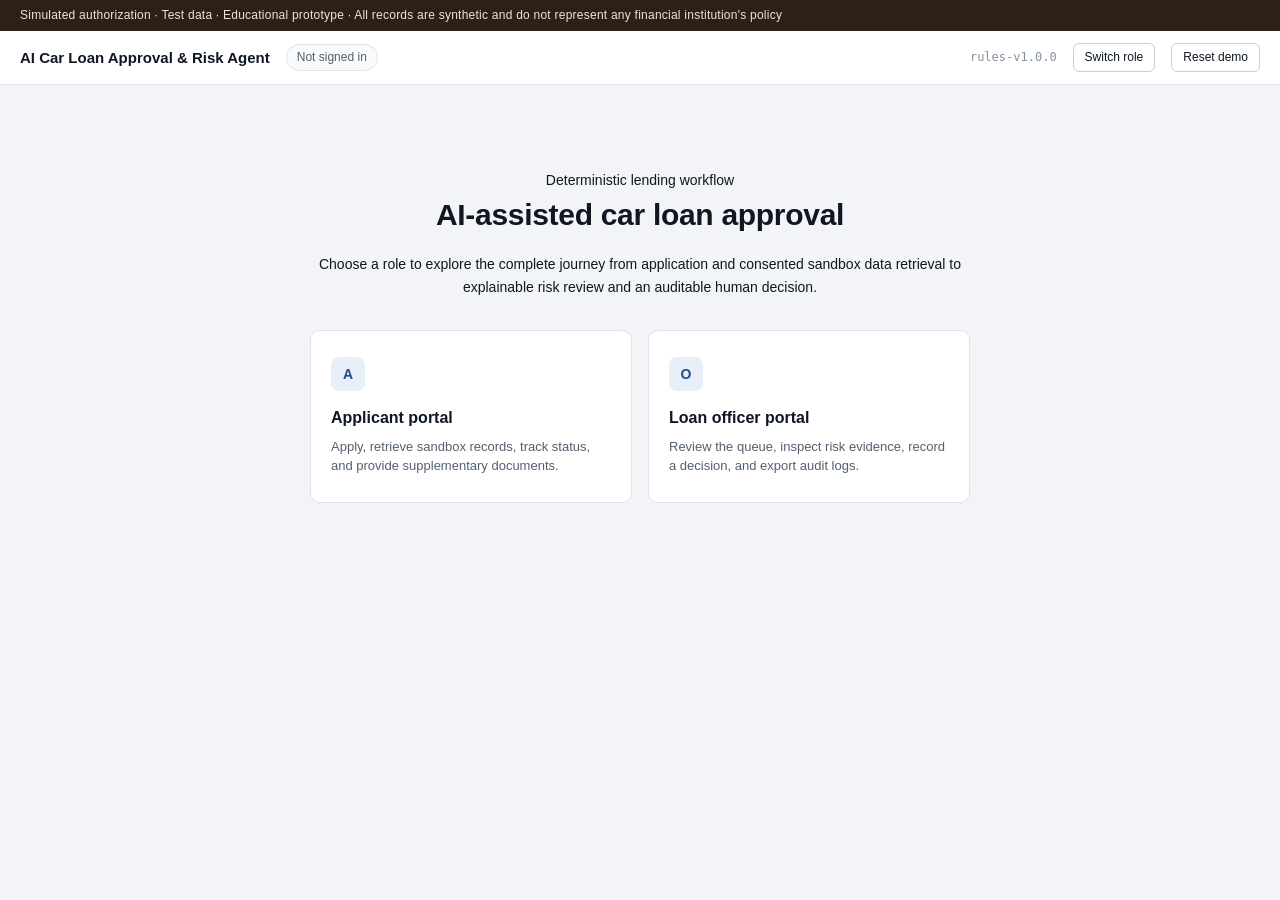
==== frontend/index.html @ 469d3ddf "feat: add modular English frontend demo" ====
<!doctype html>
<html lang="en">
<head>
  <meta charset="utf-8">
  <meta name="viewport" content="width=device-width, initial-scale=1">
  <title>AI Car Loan Approval &amp; Risk Agent</title>
  <link rel="stylesheet" href="./css/styles.css">
</head>
<body>
  <div class="demobar">Simulated authorization · Test data · Educational prototype · All records are synthetic and do not represent any financial institution's policy</div>
  <nav class="appbar" aria-label="Main navigation">
    <span class="brand">AI Car Loan Approval &amp; Risk Agent</span>
    <span class="who" id="who"></span>
    <span class="spacer"></span>
    <span class="muted mono" id="ver"></span>
    <button class="btn sm" data-action="switch-role">Switch role</button>
    <button class="btn sm" data-action="reset-demo">Reset demo</button>
  </nav>
  <main class="wrap" id="app"></main>
  <script type="module" src="./js/app.js"></script>
</body>
</html>
---- frontend/css/styles.css ----
/* ==========================================================================
   样式第 1 节：设计变量
   --------------------------------------------------------------------------
   下面这些 --xxx 是 CSS 变量，后面所有样式都引用它们，不写死颜色。
   想换配色只需要改这里，全站自动跟着变，不用一处处去找。
   用法：color: var(--ink) 就是取 --ink 这个变量的值。
   ========================================================================== */
:root{
  --bg:#F2F4F7;        /* 页面底色，浅灰 */
  --card:#FFFFFF;      /* 卡片底色，纯白 */
  --card-2:#F8FAFC;    /* 卡片内的次级底色，比如表头、悬停行 */

  --ink:#0F1723;       /* 主文字色，接近黑 */
  --ink2:#54606F;      /* 次级文字，说明性文案 */
  --ink3:#8892A0;      /* 弱化文字，标签、时间戳 */

  --line:#DFE4EA;      /* 分隔线、边框 */
  --line2:#C7CFD9;     /* 稍深的边框，用于输入框、按钮 */

  --brand:#1F4E8C;     /* 主色，深蓝。金融系统常用色，用于主按钮和强调 */
  --brand-soft:#E8EFF8;/* 主色的浅色底，用于高亮背景 */
  --brand-ink:#163A69; /* 主色加深，用于悬停 */

  --ok:#15704A;   --ok-soft:#E4F2EB;    /* 绿：通过、已核验、低风险 */
  --warn:#9A6209; --warn-soft:#FBF0DC;  /* 黄：待处理、缺失、中风险 */
  --bad:#A8291F;  --bad-soft:#FAE9E7;   /* 红：拒绝、异常、高风险 */

  /* 等宽字体：所有编号、金额、分数都用它，数字对齐好看，也是金融系统的惯例 */
  --mono: ui-monospace,"SF Mono","Cascadia Mono",Consolas,monospace;
  /* 正文字体：优先用系统自带的中文字体，不加载网络字体，保证离线可用 */
  --sans: -apple-system,BlinkMacSystemFont,"Segoe UI","PingFang SC","Microsoft YaHei",sans-serif;
}

/* ==========================================================================
   样式第 2 节：基础排版
   ========================================================================== */
*{box-sizing:border-box}  /* 让 padding 和 border 算进宽度里，布局才好算 */
body{margin:0;background:var(--bg);color:var(--ink);font-family:var(--sans);font-size:14px;line-height:1.6}
h1,h2,h3{margin:0;font-weight:600;letter-spacing:-.01em}
h1{font-size:22px} h2{font-size:17px} h3{font-size:14px}
a{color:var(--brand)}
/* .mono 用在数字上。tabular-nums 让每个数字等宽，表格里上下对齐 */
.mono{font-family:var(--mono);font-variant-numeric:tabular-nums}

/* ==========================================================================
   样式第 3 节：顶部固定区域
   --------------------------------------------------------------------------
   .demobar 是深色警示条，写明"这是测试数据"。任务书要求页面必须标注，别删。
   .appbar  是导航栏，放系统名、当前登录身份、切换角色和重置按钮。
   ========================================================================== */
.demobar{background:#2B2118;color:#F2E4D2;font-size:12px;padding:6px 20px;letter-spacing:.02em}
.appbar{background:var(--card);border-bottom:1px solid var(--line);padding:12px 20px;display:flex;align-items:center;gap:16px;flex-wrap:wrap}
.appbar .brand{font-weight:600;font-size:15px}
.appbar .who{font-size:12px;color:var(--ink2);background:var(--card-2);border:1px solid var(--line);padding:3px 10px;border-radius:20px}
.appbar .spacer{flex:1}  /* 弹性占位，把它右边的元素推到最右 */
.wrap{max-width:1320px;margin:0 auto;padding:24px 20px 80px}  /* 内容区，居中且限宽 */

/* ==========================================================================
   样式第 4 节：按钮
   --------------------------------------------------------------------------
   .btn 是基础样式，后面加修饰类改变颜色：
      .pri  主按钮（深蓝）   .ok  批准（绿）
      .warn 补件（黄）       .bad 拒绝（红）
      .sm   小号按钮
   ========================================================================== */
.btn{font-family:inherit;font-size:13px;padding:8px 16px;border-radius:6px;border:1px solid var(--line2);background:var(--card);color:var(--ink);cursor:pointer;line-height:1.4}
.btn:hover{border-color:var(--ink3)}
/* :focus-visible 只在键盘 Tab 聚焦时显示轮廓，鼠标点击不显示。无障碍需要 */
.btn:focus-visible{outline:2px solid var(--brand);outline-offset:2px}
.btn.pri{background:var(--brand);border-color:var(--brand);color:#fff}
.btn.pri:hover{background:var(--brand-ink)}
.btn.ok{background:var(--ok);border-color:var(--ok);color:#fff}
.btn.warn{background:var(--warn);border-color:var(--warn);color:#fff}
.btn.bad{background:var(--bad);border-color:var(--bad);color:#fff}
.btn.sm{padding:5px 11px;font-size:12px}
.btn:disabled{opacity:.42;cursor:not-allowed}  /* 禁用态，比如备注没填时的确认按钮 */
.btnrow{display:flex;gap:10px;flex-wrap:wrap}  /* 一排按钮的容器 */

/* ==========================================================================
   样式第 5 节：卡片与文字辅助类
   ========================================================================== */
.card{background:var(--card);border:1px solid var(--line);border-radius:10px;padding:20px}
.card+.card{margin-top:16px}  /* 相邻两张卡片之间自动留间距 */
.card h2{margin-bottom:4px}
.sub{color:var(--ink2);font-size:13px}    /* 说明性文案 */
.muted{color:var(--ink3);font-size:12px}  /* 更弱的辅助文字 */

/* ==========================================================================
   样式第 6 节：表单控件
   ========================================================================== */
label.f{display:block;margin-bottom:14px}                      /* 一个表单项 */
label.f span{display:block;font-size:12px;color:var(--ink2);margin-bottom:5px}  /* 字段标题 */
input,select{font-family:inherit;font-size:14px;width:100%;padding:8px 10px;border:1px solid var(--line2);border-radius:6px;background:var(--card)}
input:focus,select:focus{outline:2px solid var(--brand);outline-offset:-1px;border-color:var(--brand)}
input[readonly]{background:var(--card-2);color:var(--ink2)}    /* 只读字段变灰，比如"核实收入" */
textarea{font-family:inherit;font-size:14px;width:100%;padding:10px;border:1px solid var(--line2);border-radius:6px;min-height:76px;resize:vertical}
.grid2{display:grid;grid-template-columns:1fr 1fr;gap:0 18px}          /* 两列布局 */
.grid3{display:grid;grid-template-columns:repeat(3,1fr);gap:0 18px}    /* 三列布局 */
/* 窄屏（手机、分屏）时自动变成一列，否则会挤成一团 */
@media(max-width:820px){.grid2,.grid3{grid-template-columns:1fr}}

/* ==========================================================================
   样式第 7 节：表格
   --------------------------------------------------------------------------
   用于申请列表、案件队列、审计记录。表头用小号大写字母，是中台系统的惯例。
   ========================================================================== */
table{width:100%;border-collapse:collapse;font-size:13px}
th{text-align:left;font-weight:500;font-size:11px;letter-spacing:.06em;text-transform:uppercase;color:var(--ink3);padding:8px 10px;border-bottom:1px solid var(--line)}
td{padding:10px;border-bottom:1px solid var(--line);vertical-align:middle}
tbody tr:hover{background:var(--card-2)}  /* 鼠标悬停高亮整行 */

/* ==========================================================================
   样式第 8 节：状态标签
   --------------------------------------------------------------------------
   小圆角色块，用来显示"已提交""高风险""已核验"这类状态。
   颜色对应含义：灰=中性  蓝=进行中  绿=通过  黄=待办  红=拒绝
   ========================================================================== */
.tag{display:inline-block;font-size:11px;padding:2px 9px;border-radius:20px;border:1px solid transparent;white-space:nowrap}
.t-gray{background:#EEF1F4;color:#4A5563} .t-blue{background:var(--brand-soft);color:var(--brand-ink)}
.t-ok{background:var(--ok-soft);color:var(--ok)} .t-warn{background:var(--warn-soft);color:var(--warn)}
.t-bad{background:var(--bad-soft);color:var(--bad)}

/* ==========================================================================
   样式第 9 节：统计卡片（审批工作台顶部那四个大数字）
   ========================================================================== */
.stats{display:grid;grid-template-columns:repeat(4,1fr);gap:14px;margin-bottom:16px}
@media(max-width:820px){.stats{grid-template-columns:1fr 1fr}}
.stat{background:var(--card);border:1px solid var(--line);border-radius:10px;padding:16px 18px}
.stat .n{font-family:var(--mono);font-size:26px;font-weight:600;letter-spacing:-.02em}  /* 大数字 */
.stat .l{font-size:12px;color:var(--ink2)}  /* 下面那行小标题 */

/* ==========================================================================
   样式第 10 节：五步申请表的步骤条
   --------------------------------------------------------------------------
   .on   当前所在步骤（蓝底）
   .done 已完成的步骤（绿底）
   都不加就是未到达的步骤（灰底）
   ========================================================================== */
.steps{display:flex;gap:6px;margin-bottom:22px;flex-wrap:wrap}
.steps div{flex:1;min-width:110px;font-size:12px;padding:8px 10px;border-radius:6px;background:var(--card-2);color:var(--ink3);border:1px solid var(--line)}
.steps div.on{background:var(--brand-soft);color:var(--brand-ink);border-color:#B9CEE6;font-weight:500}
.steps div.done{color:var(--ok);border-color:#C3DFD2;background:var(--ok-soft)}

/* ==========================================================================
   样式第 11 节：时间线（申请人查看进度的那条竖线）
   --------------------------------------------------------------------------
   原理：给每个 li 加左边框当竖线，再用 ::before 伪元素画圆点。
   .done 圆点填绿  .now 圆点填蓝（表示正在这一步）
   ========================================================================== */
.tl{list-style:none;padding:0;margin:0}
.tl li{position:relative;padding:0 0 20px 26px;border-left:2px solid var(--line);margin-left:6px}
.tl li:last-child{border-left-color:transparent;padding-bottom:0}  /* 最后一个不画竖线 */
.tl li::before{content:"";position:absolute;left:-7px;top:4px;width:12px;height:12px;border-radius:50%;background:var(--card);border:2px solid var(--line2)}
.tl li.done::before{background:var(--ok);border-color:var(--ok)}
.tl li.now::before{background:var(--brand);border-color:var(--brand)}
.tl b{display:block;font-weight:500}

/* ==========================================================================
   样式第 12 节：案件详情三栏布局
   --------------------------------------------------------------------------
   这是全站最核心的页面。三栏在视觉上必须明确分开，因为它们代表三种不同性质
   的信息：客观事实 / 系统检查 / 模型判断与人工结论。这是评分要求。
   右栏稍宽（1.05fr），因为要放评分条形图和决定按钮。
   ========================================================================== */
.cols{display:grid;grid-template-columns:1fr 1fr 1.05fr;gap:16px;align-items:start}
@media(max-width:1100px){.cols{grid-template-columns:1fr}}  /* 窄屏改为上下堆叠 */
.col{background:var(--card);border:1px solid var(--line);border-radius:10px;overflow:hidden}
.colhd{padding:12px 16px;border-bottom:1px solid var(--line);background:var(--card-2)}  /* 栏头 */
.colhd b{font-size:13px} .colhd em{font-style:normal;font-size:11px;color:var(--ink3);display:block}
.colbd{padding:16px}  /* 栏内容 */

/* ==========================================================================
   样式第 13 节：资信档案的字段行
   --------------------------------------------------------------------------
   .frow  一个字段（左栏里每一条）
   .frow.hl  高亮态。点击右栏的风险因素时，对应的证据字段会加上这个类。
   .chip  字段下方的小标记：来源 / 核验状态 / 更新时间 / 是否进模型
          .chip.ok  绿色，表示"已核验"或"进入模型"
          .chip.ref 米色，表示"仅供核验"（该字段不参与风险评分）
   ========================================================================== */
.fgroup{margin-bottom:18px}
.fgroup>b{font-size:11px;letter-spacing:.06em;text-transform:uppercase;color:var(--ink3);display:block;margin-bottom:8px}
.frow{padding:8px 10px;border:1px solid var(--line);border-radius:6px;margin-bottom:6px;background:var(--card)}
.frow.hl{border-color:var(--brand);background:var(--brand-soft)}
.frow .k{font-size:12px;color:var(--ink2)}   /* 字段名 */
.frow .v{font-weight:500}                    /* 字段值 */
.chips{margin-top:4px;display:flex;gap:5px;flex-wrap:wrap}
.chip{font-size:10px;padding:1px 7px;border-radius:4px;background:#EEF1F4;color:#5B6675;border:1px solid var(--line)}
.chip.ok{background:var(--ok-soft);color:var(--ok);border-color:#C3DFD2}
.chip.ref{background:#F4F0E8;color:#7A6741;border-color:#E4DACA}

/* ==========================================================================
   样式第 14 节：检查项（中栏的一行行核对结果）
   ========================================================================== */
.chk{display:flex;justify-content:space-between;align-items:center;padding:7px 10px;border-bottom:1px solid var(--line);font-size:13px}
.chk:last-child{border-bottom:none}

/* ==========================================================================
   样式第 15 节：风险分与贡献度条形图
   --------------------------------------------------------------------------
   .score 是那个大数字（0-100）。
   .bar   是每个风险因素一条横条，宽度代表它对总分的贡献。可点击。
   这是"可解释 AI"的核心呈现：让人一眼看出分数是由哪几项加出来的。
   ========================================================================== */
.score{display:flex;align-items:baseline;gap:10px;margin-bottom:4px}
.score .n{font-family:var(--mono);font-size:42px;font-weight:600;letter-spacing:-.03em;line-height:1}
.bar{margin-bottom:9px;cursor:pointer}
.bar .lb{display:flex;justify-content:space-between;font-size:12px;margin-bottom:3px}  /* 名称 + 分值 */
.bar .track{height:7px;background:#EDF0F3;border-radius:4px;overflow:hidden}           /* 灰色轨道 */
.bar .fill{height:100%;background:var(--brand);border-radius:4px}                      /* 蓝色填充 */
.bar:hover .lb{color:var(--brand)}

/* ==========================================================================
   样式第 16 节：提示框与其他零碎
   --------------------------------------------------------------------------
   .note      普通提示（蓝色左边线）
   .note.warn 警告（黄色）
   .note.bad  严重（红色）
   .hr.thick  加粗分隔线，专门用来在右栏分开"模型判断"和"人工决定"
   ========================================================================== */
.note{background:var(--card-2);border:1px solid var(--line);border-left:3px solid var(--brand);border-radius:0 6px 6px 0;padding:11px 14px;font-size:13px;color:var(--ink2);margin:14px 0}
.note.warn{border-left-color:var(--warn);background:var(--warn-soft);color:#6E4706}
.note.bad{border-left-color:var(--bad);background:var(--bad-soft);color:#7C1E16}
.hr{height:1px;background:var(--line);margin:18px 0}
.hr.thick{height:2px;background:var(--line2);margin:20px 0}
.center{text-align:center}

/* 首页专用 */
.hero{max-width:660px;margin:60px auto;text-align:center}
.hero h1{font-size:30px;margin-bottom:12px}
.rolecards{display:grid;grid-template-columns:1fr 1fr;gap:16px;margin-top:32px}
@media(max-width:700px){.rolecards{grid-template-columns:1fr}}
.rolecard{background:var(--card);border:1px solid var(--line);border-radius:10px;padding:26px 20px;cursor:pointer;text-align:left}
.rolecard:hover{border-color:var(--brand)}
.rolecard b{display:block;font-size:16px;margin-bottom:6px}
.rolecard{font:inherit;color:inherit;width:100%}
.rolecard span:last-child{display:block;color:var(--ink2);font-size:13px;line-height:1.5}
.roleicon{display:inline-grid!important;place-items:center;width:34px;height:34px;margin-bottom:14px;border-radius:8px;background:var(--brand-soft);color:var(--brand)!important;font-weight:700}
.bar{display:block;width:100%;padding:0;border:0;background:transparent;color:inherit;text-align:left;font:inherit}
.bar .track,.bar .fill{display:block}
.section-label{font-size:12px;letter-spacing:.06em;text-transform:uppercase;color:var(--ink3)}
.consent{display:flex;align-items:flex-start;gap:10px;margin:16px 0;font-size:13px;color:var(--ink2)}

/* 视觉上隐藏但屏幕阅读器仍可读到的文字，无障碍用 */
.sr{position:absolute;width:1px;height:1px;overflow:hidden;clip:rect(0 0 0 0)}
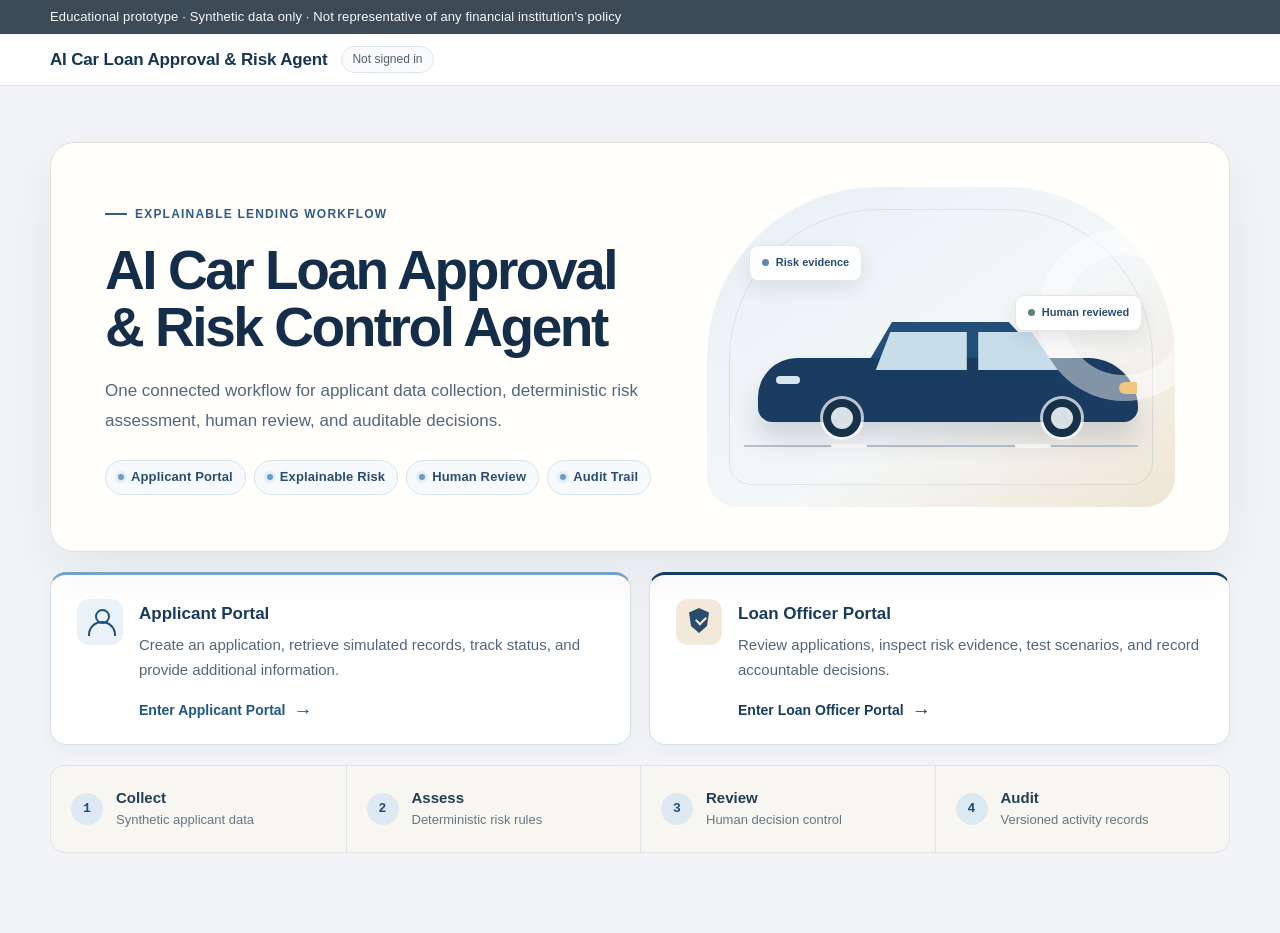
==== commit 5762051d: "style: refine applicant dashboard and global header" ====
--- a/frontend/index.html
+++ b/frontend/index.html
@@ -4,19 +4,23 @@
   <meta charset="utf-8">
   <meta name="viewport" content="width=device-width, initial-scale=1">
   <title>AI Car Loan Approval &amp; Risk Agent</title>
-  <link rel="stylesheet" href="./css/styles.css">
+  <link rel="stylesheet" href="./css/styles.css?v=20260729-header-fix-1">
 </head>
 <body>
-  <div class="demobar">Simulated authorization · Test data · Educational prototype · All records are synthetic and do not represent any financial institution's policy</div>
+  <div class="demobar">Educational prototype · Synthetic data only · Not representative of any financial institution's policy</div>
   <nav class="appbar" aria-label="Main navigation">
-    <span class="brand">AI Car Loan Approval &amp; Risk Agent</span>
-    <span class="who" id="who"></span>
+    <div class="header-identity">
+      <span class="brand" id="product-title">AI Car Loan Approval &amp; Risk Agent</span>
+      <span class="who" id="who"></span>
+    </div>
     <span class="spacer"></span>
     <span class="muted mono" id="ver"></span>
-    <button class="btn sm" data-action="switch-role">Switch role</button>
-    <button class="btn sm" data-action="reset-demo">Reset demo</button>
+    <div class="header-actions" id="header-actions">
+      <button class="btn sm" id="switch-portal" data-action="switch-role" hidden>Switch portal</button>
+      <button class="btn sm" id="reset-demo" data-action="reset-demo" hidden>Reset demo</button>
+    </div>
   </nav>
   <main class="wrap" id="app"></main>
-  <script type="module" src="./js/app.js"></script>
+  <script type="module" src="./js/app.js?v=20260729-header-fix-1"></script>
 </body>
 </html>
--- a/frontend/css/styles.css
+++ b/frontend/css/styles.css
@@ -6,6 +6,8 @@
    用法：color: var(--ink) 就是取 --ink 这个变量的值。
    ========================================================================== */
 :root{
+  --content-max:1180px;
+  --page-pad:20px;
   --bg:#F2F4F7;        /* 页面底色，浅灰 */
   --card:#FFFFFF;      /* 卡片底色，纯白 */
   --card-2:#F8FAFC;    /* 卡片内的次级底色，比如表头、悬停行 */
@@ -48,12 +50,25 @@
    .demobar 是深色警示条，写明"这是测试数据"。任务书要求页面必须标注，别删。
    .appbar  是导航栏，放系统名、当前登录身份、切换角色和重置按钮。
    ========================================================================== */
-.demobar{background:#2B2118;color:#F2E4D2;font-size:12px;padding:6px 20px;letter-spacing:.02em}
-.appbar{background:var(--card);border-bottom:1px solid var(--line);padding:12px 20px;display:flex;align-items:center;gap:16px;flex-wrap:wrap}
-.appbar .brand{font-weight:600;font-size:15px}
-.appbar .who{font-size:12px;color:var(--ink2);background:var(--card-2);border:1px solid var(--line);padding:3px 10px;border-radius:20px}
+.demobar{background:#3D4B57;color:#F4F7F8;font-size:13px;line-height:1.55;padding:7px max(var(--page-pad),calc((100vw - var(--content-max))/2));letter-spacing:.01em}
+.appbar{position:relative;z-index:10;background:var(--card);border-bottom:1px solid var(--line);padding:12px max(var(--page-pad),calc((100vw - var(--content-max))/2));display:flex;align-items:center;gap:16px;flex-wrap:wrap}
+.appbar>*{position:relative;z-index:1}
+.header-identity{display:flex;align-items:center;gap:14px;min-width:0;flex-wrap:wrap}
+#product-title{color:#153653;font-size:17px;font-weight:700;line-height:1.25;letter-spacing:-.01em}
+.appbar .who{flex:0 1 auto;font-size:12px;line-height:1.4;color:var(--ink2);background:var(--card-2);border:1px solid var(--line);padding:4px 10px;border-radius:20px}
+.appbar #ver{display:none}
 .appbar .spacer{flex:1}  /* 弹性占位，把它右边的元素推到最右 */
-.wrap{max-width:1320px;margin:0 auto;padding:24px 20px 80px}  /* 内容区，居中且限宽 */
+.header-actions{display:flex;align-items:center;justify-content:flex-end;gap:8px;margin-left:auto}
+.header-actions .btn{min-height:34px;white-space:nowrap}
+@media(max-width:700px){
+  .appbar{gap:10px 12px}
+  .header-identity{flex:1 1 100%}
+  #product-title{white-space:normal}
+  .appbar .who{max-width:100%;white-space:normal}
+  .appbar .spacer{display:none}
+  .header-actions.has-visible-actions{flex:1 0 100%;margin-left:0;justify-content:flex-end}
+}
+.wrap{width:100%;max-width:calc(var(--content-max) + (var(--page-pad) * 2));margin:0 auto;padding:24px var(--page-pad) 80px}  /* 内容区，居中且限宽 */
 
 /* ==========================================================================
    样式第 4 节：按钮
@@ -225,17 +240,197 @@
 .hr.thick{height:2px;background:var(--line2);margin:20px 0}
 .center{text-align:center}
 
+/* Applicant dashboard */
+.applicant-dashboard{width:100%;max-width:var(--content-max);margin:10px auto 0}
+.dashboard-header{display:flex;align-items:center;justify-content:space-between;gap:28px;margin-bottom:22px;padding:24px 26px;border:1px solid #E1E4E6;border-radius:16px;background:#FFFEFB;box-shadow:0 8px 24px rgba(20,43,70,.045)}
+.dashboard-header>div{min-width:0}
+.dashboard-header .eyebrow{margin:0 0 5px;color:#48739A;font-size:12px;font-weight:700;letter-spacing:.09em;text-transform:uppercase}
+.dashboard-header h1{color:#163A5B;font-size:30px;line-height:1.2;letter-spacing:-.03em}
+.dashboard-header>div>p:last-child{margin:7px 0 0;color:#5C6F80;font-size:15px;line-height:1.55}
+.dashboard-new{flex:0 0 auto;padding:10px 18px;font-size:14px;font-weight:650}
+.app-summary{display:grid;grid-template-columns:repeat(4,minmax(0,1fr));gap:14px;margin-bottom:22px}
+.summary-card{display:flex;align-items:center;gap:14px;min-width:0;padding:18px;border:1px solid #DDE3E8;border-radius:14px;background:#fff;box-shadow:0 6px 18px rgba(20,43,70,.035)}
+.summary-card>div{display:grid;grid-template-columns:auto 1fr;align-items:baseline;min-width:0}
+.summary-card strong{grid-row:1/3;margin-right:13px;color:#183F63;font-family:var(--mono);font-size:30px;font-weight:650;line-height:1}
+.summary-card b{overflow:hidden;color:#294860;font-size:14px;line-height:1.35;text-overflow:ellipsis;white-space:nowrap}
+.summary-card div>span{color:#687A89;font-size:13px;line-height:1.5}
+.summary-mark{position:relative;display:block;flex:0 0 34px;width:34px;height:34px;border-radius:10px;background:#E6F0F8}
+.summary-mark::before,.summary-mark::after{content:"";position:absolute;background:#376B98}
+.summary-mark::before{left:9px;right:9px;bottom:9px;height:3px;border-radius:3px}
+.summary-mark::after{left:9px;bottom:14px;width:10px;height:9px;border-radius:2px 2px 0 0}
+.summary-info .summary-mark{background:#FBF0DC}.summary-info .summary-mark::before,.summary-info .summary-mark::after{background:#9A6209}
+.summary-complete .summary-mark{background:#E4F2EB}.summary-complete .summary-mark::before,.summary-complete .summary-mark::after{background:#15704A}
+.summary-review{border-top:3px solid #6F9FC8}.summary-info{border-top:3px solid #D5A24A}.summary-complete{border-top:3px solid #66A085}.summary-total{border-top:3px solid #264F75}
+.application-list{overflow:hidden;border:1px solid #DDE3E8;border-radius:16px;background:#fff;box-shadow:0 8px 24px rgba(20,43,70,.045)}
+.application-list-heading{display:flex;align-items:flex-end;justify-content:space-between;gap:20px;padding:20px 22px;border-bottom:1px solid #E3E7EA;background:#FBFAF7}
+.application-list-heading .section-label{margin:0 0 4px;color:#58738B;font-size:12px;font-weight:700;letter-spacing:.08em}
+.application-list-heading h2{color:#173A5A;font-size:19px;line-height:1.35}
+.application-list-heading>span{color:#5F7282;font-size:14px;line-height:1.45}
+.application-table-wrap{width:100%}
+.application-table{table-layout:auto;font-size:14px}
+.application-table th{padding:14px;background:#EAF1F7;color:#234765;font-size:13px;font-weight:650;line-height:1.35;letter-spacing:.035em;border-bottom:1px solid #C8D6E2}
+.application-table td{padding:16px 14px;border-bottom:1px solid #DCE3E8}
+.application-table th:first-child,.application-table td:first-child{padding-left:22px}
+.application-table th:last-child,.application-table td:last-child{padding-right:22px}
+.application-table tbody tr:last-child td{border-bottom:0}
+.application-table tbody tr{transition:background-color .16s ease}
+.application-table tbody tr:hover{background:#F8FAFC}
+.app-id{color:#244E73;font-weight:650}
+.application-status{min-width:205px}
+.application-status>.tag{margin-bottom:7px;font-size:12px}
+.application-status>span:last-child{display:block;max-width:250px;color:#5F7282;font-size:13px;line-height:1.5}
+.application-table td .muted{color:#667888;font-size:13px;line-height:1.5}
+.application-actions{display:flex;align-items:center;gap:8px;min-width:190px;flex-wrap:nowrap}
+.application-actions .dashboard-action{display:inline-flex;align-items:center;justify-content:center;gap:7px;min-width:172px;height:40px;min-height:40px;padding:0 14px;border-radius:8px;font-size:13px;font-weight:650;line-height:1;white-space:nowrap;transition:background-color .16s ease,border-color .16s ease,color .16s ease,box-shadow .16s ease,transform .16s ease}
+.application-actions .dashboard-action::after{content:"→";font-size:15px;font-weight:700;line-height:1}
+.application-actions .dashboard-action:hover{transform:translateY(-1px)}
+.application-actions .dashboard-action:focus-visible{outline:3px solid #7DA9CC;outline-offset:2px}
+.application-actions .action-primary{border-color:#1F4E8C;background:#1F4E8C;color:#fff}
+.application-actions .action-primary:hover{border-color:#163A69;background:#163A69}
+.application-actions .action-attention{border-color:#C98618;background:#D79424;color:#1F1708}
+.application-actions .action-attention:hover{border-color:#B4710D;background:#C78317}
+.application-actions .action-secondary{border-color:#AFC1D0;background:#fff;color:#24547B}
+.application-actions .action-secondary:hover{border-color:#648DB0;background:#EFF5FA;color:#173F62}
+.application-empty{padding:52px 24px;text-align:center}
+.application-empty .empty-mark{position:relative;display:block;width:54px;height:54px;margin:0 auto 16px;border:1px solid #C9D9E7;border-radius:15px;background:#EDF4F9}
+.application-empty .empty-mark::before{content:"";position:absolute;left:15px;top:14px;width:22px;height:26px;border:2px solid #47759C;border-radius:3px;background:#fff}
+.application-empty .empty-mark::after{content:"";position:absolute;left:20px;top:22px;width:13px;height:2px;background:#83A2BC;box-shadow:0 6px 0 #83A2BC}
+.application-empty h2{color:#173A5A;font-size:20px}
+.application-empty p{max-width:510px;margin:8px auto 20px;color:#657786;font-size:14px;line-height:1.6}
+@media(max-width:1050px){
+  .app-summary{grid-template-columns:1fr 1fr}
+}
+@media(max-width:820px){
+  .dashboard-header{align-items:flex-start;padding:22px}
+  .application-list-heading{padding:18px}
+  .application-table-wrap{padding:0 16px 16px}
+  .application-table,.application-table tbody,.application-table tr,.application-table td{display:block;width:100%}
+  .application-table thead{display:none}
+  .application-table tr{margin-top:16px;padding:4px 16px 15px;border:1px solid #DDE3E8;border-radius:12px;background:#fff;box-shadow:0 5px 15px rgba(20,43,70,.035)}
+  .application-table td{display:grid;grid-template-columns:minmax(112px,.38fr) minmax(0,1fr);gap:14px;align-items:start;padding:11px 0;border-bottom:1px solid #E8EBED}
+  .application-table td:first-child,.application-table td:last-child{padding-left:0;padding-right:0}
+  .application-table td::before{content:attr(data-label);color:#6F7E8B;font-size:11px;font-weight:700;letter-spacing:.055em;text-transform:uppercase}
+  .application-table td:last-child{display:block;padding-top:15px;border-bottom:0}
+  .application-table td:last-child::before{display:block;margin-bottom:9px}
+  .application-status,.application-actions{min-width:0}
+  .application-status>span:last-child{max-width:none}
+  .application-actions{align-items:stretch;flex-wrap:wrap}
+  .application-actions .dashboard-action{height:42px;min-height:42px;padding:0 14px;font-size:13px}
+}
+@media(max-width:560px){
+  .applicant-dashboard{margin-top:0}
+  .dashboard-header{display:block}
+  .dashboard-header h1{font-size:27px}
+  .dashboard-new{width:100%;margin-top:18px;min-height:44px}
+  .app-summary{grid-template-columns:1fr;gap:10px}
+  .summary-card{padding:15px 16px}
+  .summary-card>div{width:100%}
+  .application-list-heading{align-items:flex-start}
+  .application-table-wrap{padding:0 10px 10px}
+  .application-table tr{margin-top:10px;padding-left:14px;padding-right:14px}
+  .application-table td{grid-template-columns:100px minmax(0,1fr);gap:10px}
+  .application-actions{display:grid}
+  .application-actions .btn{width:100%}
+}
+
 /* 首页专用 */
-.hero{max-width:660px;margin:60px auto;text-align:center}
-.hero h1{font-size:30px;margin-bottom:12px}
-.rolecards{display:grid;grid-template-columns:1fr 1fr;gap:16px;margin-top:32px}
-@media(max-width:700px){.rolecards{grid-template-columns:1fr}}
-.rolecard{background:var(--card);border:1px solid var(--line);border-radius:10px;padding:26px 20px;cursor:pointer;text-align:left}
-.rolecard:hover{border-color:var(--brand)}
-.rolecard b{display:block;font-size:16px;margin-bottom:6px}
-.rolecard{font:inherit;color:inherit;width:100%}
-.rolecard span:last-child{display:block;color:var(--ink2);font-size:13px;line-height:1.5}
-.roleicon{display:inline-grid!important;place-items:center;width:34px;height:34px;margin-bottom:14px;border-radius:8px;background:var(--brand-soft);color:var(--brand)!important;font-weight:700}
+.hero{width:100%;max-width:var(--content-max);min-width:0;margin:32px auto 0;position:relative}
+.hero-main{position:relative;isolation:isolate;display:grid;grid-template-columns:minmax(0,1.08fr) minmax(360px,.92fr);gap:52px;align-items:center;min-width:0;min-height:410px;padding:44px 54px;border:1px solid #E4E0D8;border-radius:24px;background:#FFFEFB;overflow:hidden;box-shadow:0 18px 50px rgba(20,43,70,.07)}
+.hero-main::before{content:"";position:absolute;z-index:0;width:180px;height:180px;left:-160px;top:-160px;border-radius:50%;background:rgba(231,218,194,.42);pointer-events:none}
+.hero-main>*{position:relative;z-index:2}
+.hero-copy{min-width:0}
+.hero .eyebrow{display:inline-flex;align-items:center;gap:8px;margin-bottom:18px;color:#315B88;font-size:12px;font-weight:700;letter-spacing:.1em;text-transform:uppercase}
+.hero .eyebrow::before{content:"";width:22px;height:2px;background:#315B88}
+.hero h1{max-width:670px;margin-bottom:20px;color:#142E4A;font-size:clamp(38px,4.3vw,60px);font-weight:650;line-height:1.04;letter-spacing:-.045em}
+.hero-copy>p{max-width:630px;margin:0;color:#52677B;font-size:17px;line-height:1.75}
+.capabilities{display:flex;gap:8px;flex-wrap:wrap;margin-top:24px}
+.capabilities span{display:inline-flex;align-items:center;gap:7px;padding:8px 12px;border:1px solid #D7E2EC;border-radius:999px;background:#F7FAFD;color:#294D72;font-size:13px;font-weight:600;line-height:1.3;letter-spacing:.01em}
+.capabilities span::before{content:"";width:6px;height:6px;border-radius:50%;background:#6F9CC7;box-shadow:0 0 0 3px #E4EEF7}
+.automotive-visual{position:relative;z-index:1;min-width:0}
+.visual-arch{position:relative;height:320px;border-radius:170px 170px 30px 30px;background:linear-gradient(145deg,#E7F0F7 0%,#F4F7F7 58%,#EFE5D4 100%);overflow:hidden}
+.visual-arch::before{content:"";position:absolute;inset:22px;border:1px solid rgba(47,91,135,.12);border-radius:150px 150px 22px 22px}
+.visual-arch::after{content:"";position:absolute;width:120px;height:120px;right:-35px;top:42px;border:26px solid rgba(255,255,255,.45);border-radius:50%}
+.road-line{position:absolute;left:8%;right:8%;bottom:60px;height:2px;background:#B6C4CE}
+.road-line::before,.road-line::after{content:"";position:absolute;top:-1px;width:36px;height:4px;border-radius:3px;background:#FFFEFB}
+.road-line::before{left:22%}.road-line::after{right:22%}
+.vehicle{position:absolute;left:11%;right:8%;bottom:70px;height:126px}
+.vehicle-body{position:absolute;left:0;right:0;bottom:15px;height:64px;border-radius:44px 56px 16px 16px;background:#193C60;box-shadow:0 18px 26px rgba(20,46,74,.16)}
+.vehicle-body::before{content:"";position:absolute;left:18px;top:18px;width:24px;height:8px;border-radius:8px;background:#D8E6EF}
+.vehicle-cabin{position:absolute;left:25%;right:18%;top:11px;height:66px;background:#214F78;clip-path:polygon(18% 0,72% 0,100% 100%,0 100%);border-radius:18px 24px 0 0}
+.vehicle-window{position:absolute;z-index:2;top:21px;height:38px;background:#C8DDEA}
+.vehicle-window-left{left:31%;width:24%;clip-path:polygon(16% 0,100% 0,100% 100%,0 100%)}
+.vehicle-window-right{left:58%;width:21%;clip-path:polygon(0 0,67% 0,100% 100%,0 100%)}
+.vehicle-light{position:absolute;z-index:2;right:1px;bottom:43px;width:18px;height:12px;border-radius:8px 2px 2px 8px;background:#F2C77D}
+.vehicle-wheel{position:absolute;z-index:3;bottom:0;width:38px;height:38px;border:8px solid #173149;border-radius:50%;background:#D9E1E5;box-shadow:0 0 0 3px rgba(255,255,255,.7)}
+.vehicle-wheel-left{left:17%}.vehicle-wheel-right{right:15%}
+.visual-chip{position:absolute;z-index:4;padding:8px 12px;border:1px solid rgba(31,70,105,.13);border-radius:9px;background:rgba(255,255,255,.88);box-shadow:0 8px 20px rgba(20,43,70,.09);color:#294D72;font-size:11px;font-weight:600;backdrop-filter:blur(4px)}
+.visual-chip::before{content:"";display:inline-block;width:7px;height:7px;margin-right:7px;border-radius:50%;background:#5C8AB6}
+.visual-chip-risk{left:9%;top:58px}.visual-chip-review{right:7%;top:108px}
+.visual-chip-review::before{background:#588671}
+.rolecards{display:grid;grid-template-columns:1fr 1fr;gap:18px;margin-top:20px}
+.rolecard{display:grid;grid-template-columns:auto 1fr;gap:0 16px;align-items:start;width:100%;padding:24px 26px;border:1px solid #D9E1E8;border-radius:16px;background:var(--card);color:inherit;font:inherit;cursor:pointer;text-align:left;box-shadow:0 7px 22px rgba(20,43,70,.045);transition:transform .18s ease,border-color .18s ease,box-shadow .18s ease}
+.rolecard:hover{transform:translateY(-3px);border-color:#648DB3;box-shadow:0 14px 30px rgba(20,43,70,.1)}
+.rolecard:focus-visible{outline:3px solid #356F9F;outline-offset:4px;border-color:#356F9F;box-shadow:0 0 0 2px #E7F0F7}
+.rolecard-officer{border-top:3px solid #183E63}
+.rolecard-applicant{border-top:3px solid #78A6CC}
+.roleicon{position:relative;display:block;width:46px;height:46px;border-radius:12px;background:#E9F2F9;color:#234F76}
+.rolecard-officer .roleicon{background:#F2E9DA;color:#183E63}
+.roleicon-user::before{content:"";position:absolute;left:18px;top:10px;width:11px;height:11px;border:2px solid currentColor;border-radius:50%}
+.roleicon-user::after{content:"";position:absolute;left:11px;bottom:9px;width:24px;height:13px;border:2px solid currentColor;border-bottom:0;border-radius:15px 15px 0 0}
+.roleicon-shield::before{content:"";position:absolute;left:13px;top:9px;width:20px;height:25px;background:currentColor;clip-path:polygon(50% 0,100% 18%,90% 72%,50% 100%,10% 72%,0 18%);opacity:.92}
+.roleicon-shield::after{content:"";position:absolute;left:20px;top:17px;width:8px;height:5px;border-left:2px solid #F2E9DA;border-bottom:2px solid #F2E9DA;transform:rotate(-45deg)}
+.rolecard-copy{min-width:0}
+.rolecard-copy b{display:block;margin:1px 0 6px;color:#183A5B;font-size:17px}
+.rolecard-copy>span{display:block;color:#526779;font-size:15px;line-height:1.65}
+.rolecard-action{grid-column:2;display:inline-flex;align-items:center;gap:8px;margin-top:18px;color:#1F5685;font-size:14px;font-weight:750;line-height:1.4}
+.rolecard-officer .rolecard-action{color:#173D60}
+.rolecard-action span{font-size:19px;font-weight:800;line-height:1;transition:transform .18s ease}
+.rolecard:hover .rolecard-action span{transform:translateX(3px)}
+.workflow-strip{display:grid;grid-template-columns:repeat(4,1fr);margin-top:20px;border:1px solid #DFE3E5;border-radius:14px;background:#F8F6F1;overflow:hidden}
+.workflow-item{position:relative;display:flex;gap:13px;align-items:center;min-width:0;padding:22px 20px}
+.workflow-item+.workflow-item{border-left:1px solid #DFE3E5}
+.workflow-number{display:grid;place-items:center;flex:0 0 32px;height:32px;border-radius:50%;background:#DCE9F3;color:#214F76;font-family:var(--mono);font-size:13px;font-weight:700}
+.workflow-item b,.workflow-item div>span{display:block}
+.workflow-item b{color:#213D58;font-size:15px;line-height:1.35}
+.workflow-item div>span{margin-top:2px;color:#657786;font-size:13px;line-height:1.5}
+@media(max-width:960px){
+  .hero-main{grid-template-columns:1fr;gap:26px;padding:38px 40px}
+  .hero-copy{text-align:center}
+  .hero-copy>p{margin-left:auto;margin-right:auto}
+  .capabilities{justify-content:center}
+  .automotive-visual{max-width:520px;width:100%;margin:0 auto}
+  .visual-arch{height:260px}
+  .vehicle{left:15%;right:12%;bottom:52px;transform:scale(.9);transform-origin:bottom center}
+  .road-line{bottom:48px}
+  .workflow-strip{grid-template-columns:1fr 1fr}
+  .workflow-item:nth-child(3){border-left:0;border-top:1px solid #DFE3E5}
+  .workflow-item:nth-child(4){border-top:1px solid #DFE3E5}
+}
+@media(max-width:700px){
+  .hero{margin-top:12px}
+  .hero-main{min-height:0;padding:32px 22px 24px;border-radius:18px}
+  .hero h1{font-size:36px}
+  .hero-copy>p{font-size:15px;line-height:1.65}
+  .capabilities span{padding:7px 10px}
+  .automotive-visual{max-width:390px}
+  .visual-arch{height:180px;border-radius:110px 110px 20px 20px}
+  .visual-chip{display:none}
+  .vehicle{left:7%;right:3%;bottom:30px;transform:scale(.66)}
+  .road-line{bottom:29px}
+  .rolecards{grid-template-columns:1fr}
+  .rolecard{min-height:176px;padding:22px}
+  .workflow-strip{grid-template-columns:1fr}
+  .workflow-item+.workflow-item{border-left:0;border-top:1px solid #DFE3E5}
+  .workflow-item{padding:18px}
+}
+@media(max-width:420px){
+  .hero-main{padding-left:18px;padding-right:18px}
+  .hero h1{font-size:31px}
+  .automotive-visual{display:none}
+  .rolecard{grid-template-columns:1fr;padding:20px}
+  .roleicon{margin-bottom:14px}
+  .rolecard-action{grid-column:1}
+}
 .bar{display:block;width:100%;padding:0;border:0;background:transparent;color:inherit;text-align:left;font:inherit}
 .bar .track,.bar .fill{display:block}
 .section-label{font-size:12px;letter-spacing:.06em;text-transform:uppercase;color:var(--ink3)}
